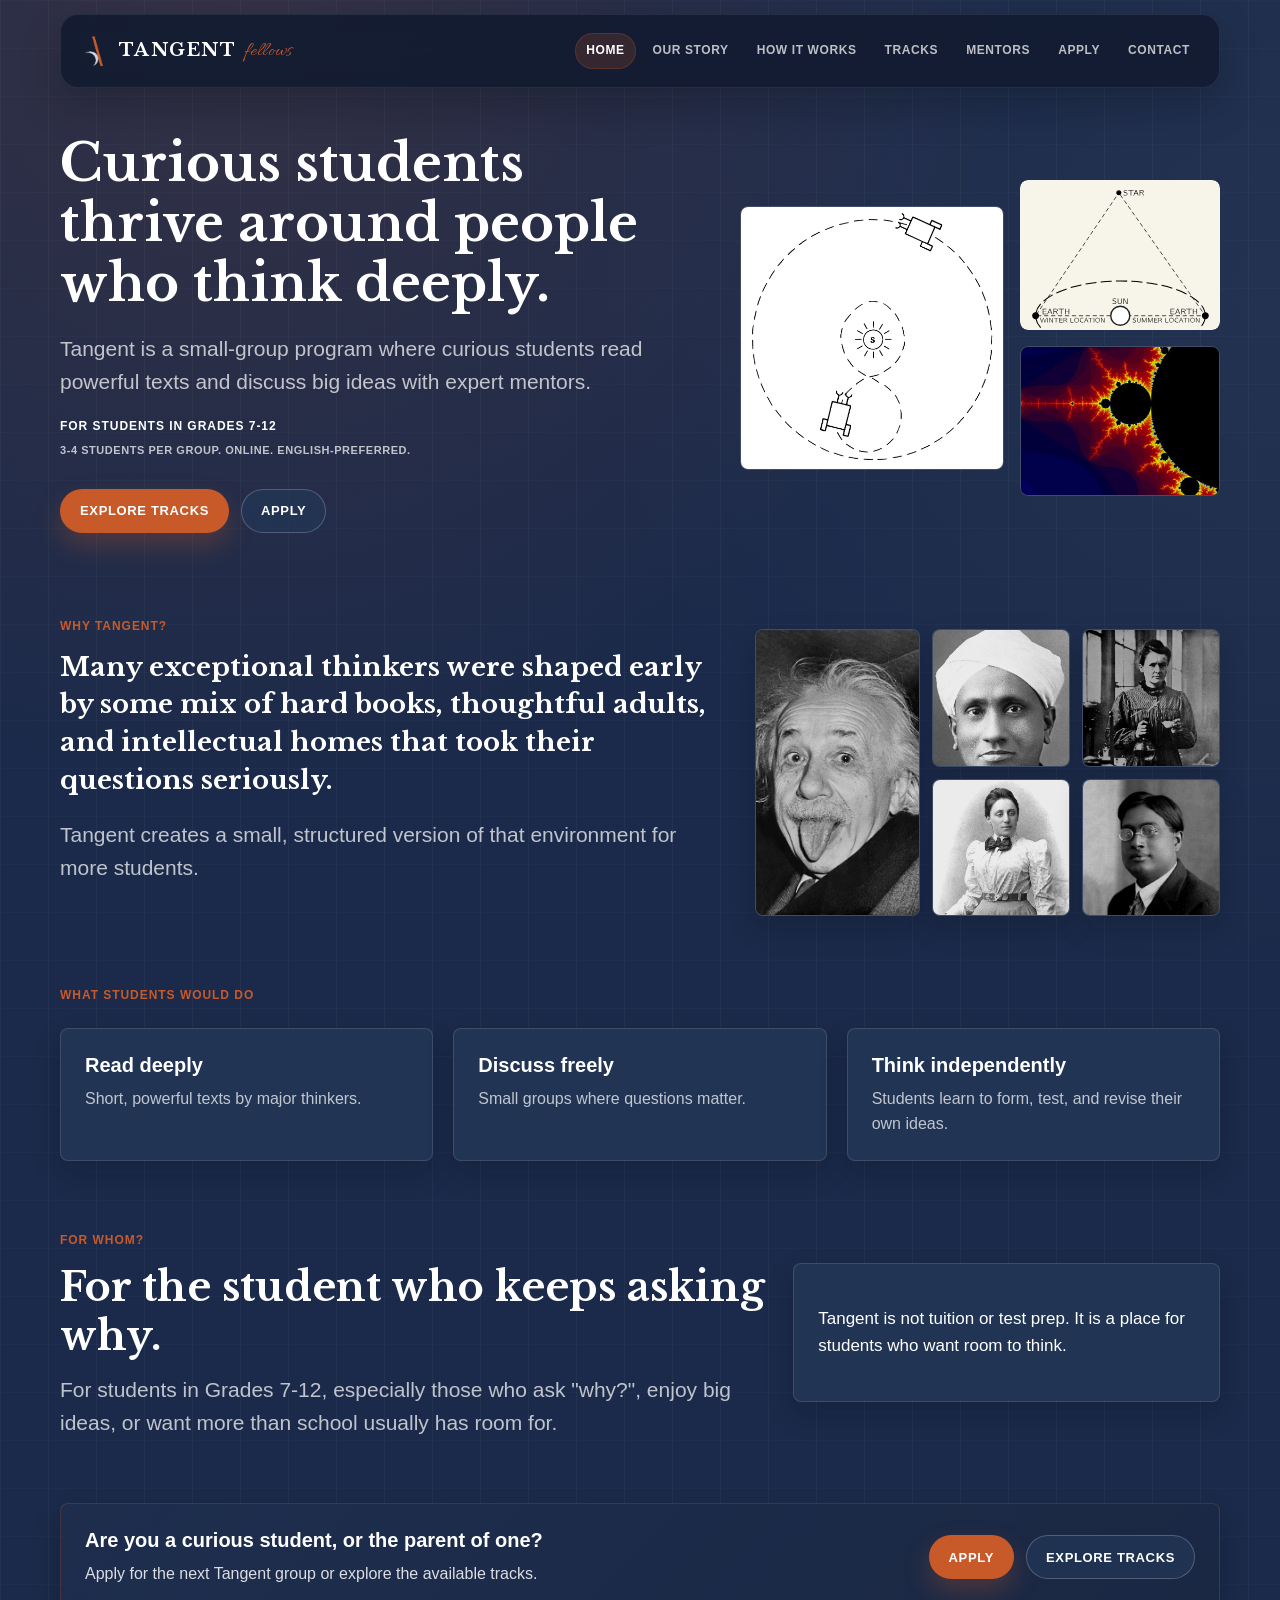
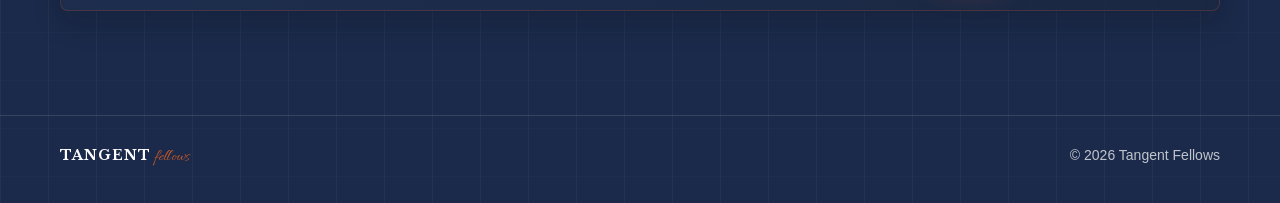
==== index.html @ 138a5a7f "Use root URL for home navigation" ====
<!DOCTYPE html>
<html lang="en">
<head>
  <meta charset="UTF-8" />
  <meta name="viewport" content="width=device-width, initial-scale=1.0" />
  <meta name="robots" content="index, follow, max-image-preview:large, max-snippet:-1, max-video-preview:-1" />
  <title>Tangent</title>
  <meta
    name="description"
    content="Tangent Fellows is a small-group reading and discussion program for curious students in grades 7-12."
  />
  <meta name="author" content="Tangent" />
  <meta name="theme-color" content="#1b2945" />
  <link rel="canonical" href="https://tangent-fellows.com/" />
  <meta property="og:type" content="website" />
  <meta property="og:site_name" content="Tangent" />
  <meta property="og:title" content="Tangent Fellows" />
  <meta property="og:description" content="Small-group reading and discussion for curious students in grades 7-12, guided by expert mentors." />
  <meta property="og:url" content="https://tangent-fellows.com/" />
  <meta property="og:image" content="https://tangent-fellows.com/logo_dark.png" />
  <meta property="og:image:alt" content="The Tangent logo." />
  <meta property="og:image:width" content="360" />
  <meta property="og:image:height" content="632" />
  <meta name="twitter:card" content="summary_large_image" />
  <meta name="twitter:title" content="Tangent Fellows" />
  <meta name="twitter:description" content="Small-group reading and discussion for curious students in grades 7-12, guided by expert mentors." />
  <meta name="twitter:image" content="https://tangent-fellows.com/logo_dark.png" />
  <meta name="twitter:image:alt" content="The Tangent logo." />
  <link rel="icon" type="image/svg+xml" href="favicon.svg?v=20260502-favicon-clean" />
  <link rel="icon" type="image/png" sizes="48x48" href="favicon-48x48.png?v=20260502-favicon-clean" />
  <link rel="icon" type="image/png" sizes="32x32" href="favicon-32x32.png?v=20260502-favicon-clean" />
  <link rel="icon" type="image/png" sizes="16x16" href="favicon-16x16.png?v=20260502-favicon-clean" />
  <link rel="apple-touch-icon" sizes="180x180" href="apple-touch-icon.png?v=20260502-favicon-clean" />
  <link rel="shortcut icon" href="favicon.ico?v=20260502-favicon-clean" />
  <link rel="stylesheet" href="styles.css?v=20260503-consistency-sweep" />
  <script type="application/ld+json">
    {
      "@context": "https://schema.org",
      "@graph": [
        {
          "@type": "EducationalOrganization",
          "@id": "https://tangent-fellows.com/#organization",
          "name": "Tangent",
          "alternateName": "Tangent Fellows",
          "url": "https://tangent-fellows.com/",
          "logo": "https://tangent-fellows.com/logo_dark.png",
          "description": "Tangent Fellows is a small-group reading and discussion program for curious students in grades 7-12.",
          "founder": {
            "@type": "Person",
            "name": "Sushrut Thorat",
            "url": "https://www.sushrutthorat.com/"
          },
          "sameAs": [
            "https://www.sushrutthorat.com/"
          ],
          "areaServed": ["IN", "Worldwide"],
          "knowsAbout": ["Reading groups", "Mentoring", "Mathematics", "Physics", "Artificial intelligence", "Serious books"]
        },
        {
          "@type": "WebSite",
          "@id": "https://tangent-fellows.com/#website",
          "name": "Tangent",
          "alternateName": "Tangent Fellows",
          "url": "https://tangent-fellows.com/",
          "description": "Small-group reading and discussion for curious students in grades 7-12.",
          "inLanguage": "en",
          "publisher": {
            "@id": "https://tangent-fellows.com/#organization"
          }
        }
      ]
    }
  </script>
</head>
<body>
<header class="site-header">
  <div class="container site-header-inner">
    <a class="brand" href="/" aria-label="Tangent home">
      <img class="brand-logo" src="logo_light.png" alt="" width="30" height="30" aria-hidden="true" />
      <span class="brand-word">TANGENT</span>
      <span class="brand-whisper" aria-hidden="true">fellows</span>
    </a>
    <nav class="main-nav" aria-label="Primary">
      <a class="active" href="/">Home</a>
      <a href="our-story.html">Our Story</a>
      <a href="how-it-works.html">How It Works</a>
      <a href="tracks.html">Tracks</a>
      <a href="mentors.html">Mentors</a>
      <a href="apply.html">Apply</a>
      <a href="contact.html">Contact</a>
    </nav>
  </div>
</header>

<main class="page">
  <section class="page-hero">
    <div class="container hero-grid">
      <div>
        <h1>Curious students thrive around people who think deeply.</h1>
        <p class="supporting-copy">Tangent is a small-group program where curious students read powerful texts and discuss big ideas with expert mentors.</p>
        <div class="hero-note">For students in grades 7-12<br /><span class="hero-note-detail">3-4 students per group. Online. English-preferred.</span></div>
        <div class="hero-actions">
          <a class="button" href="tracks.html">Explore Tracks</a>
          <a class="button-secondary" href="apply.html">Apply</a>
        </div>
      </div>

      <div class="hero-collage" aria-label="Books and ideas used at Tangent">
        <article class="visual-card">
          <div class="image-frame ratio-landscape" data-fallback="Braitenberg diagram">
            <img class="image-cover" src="images/braitenberg-vehicle-diagram.png" alt="A Braitenberg vehicle diagram showing simple mechanisms that can appear lifelike" />
            <span class="visual-hover-name">Intelligent Behavior</span>
          </div>
        </article>
        <article class="visual-card">
          <div class="image-frame image-frame-paper ratio-landscape" data-fallback="Feynman lectures diagrams">
            <img class="image-cover image-cover-diagram image-cover-physics" src="images/feynman-lectures-diagrams.svgz" alt="Diagram pages from The Feynman Lectures on Physics" />
            <span class="visual-hover-name">Physics</span>
          </div>
        </article>
        <article class="visual-card">
          <div class="image-frame ratio-landscape" data-fallback="Mathematics diagram">
            <img class="image-cover image-cover-diagram image-cover-math" src="images/math-diagram.jpg" alt="A geometric mathematics diagram used as a Tangent visual" />
            <span class="visual-hover-name">Mathematics</span>
          </div>
        </article>
      </div>
    </div>
  </section>

  <section>
    <div class="container why-grid">
      <div>
      <div class="section-label">Why Tangent?</div>
        <div class="short-copy-stack">
          <p class="short-copy">Many exceptional thinkers were shaped early by some mix of hard books, thoughtful adults, and intellectual homes that took their questions seriously.</p>
          <p class="supporting-copy short-copy-secondary">Tangent creates a small, structured version of that environment for more students.</p>
        </div>
      </div>
      <div class="scientist-collage" aria-label="Thinkers who represent early intellectual seriousness">
        <figure class="scientist-card scientist-card-large" title="Albert Einstein">
          <img class="image-cover" src="images/einstein_portrait.jpg" alt="Portrait of Albert Einstein" />
          <span class="scientist-name">Albert Einstein</span>
        </figure>
        <figure class="scientist-card scientist-card-raman" title="C. V. Raman">
          <img class="image-cover" src="images/raman_portrait.JPG" alt="Portrait of C. V. Raman" />
          <span class="scientist-name">C. V. Raman</span>
        </figure>
        <figure class="scientist-card" title="Marie Curie">
          <img class="image-cover" src="images/curie_portrait.jpg" alt="Portrait of Marie Curie" />
          <span class="scientist-name">Marie Curie</span>
        </figure>
        <figure class="scientist-card" title="Emmy Noether">
          <img class="image-cover" src="images/noether_portrait.jpg" alt="Portrait of Emmy Noether" />
          <span class="scientist-name">Emmy Noether</span>
        </figure>
        <figure class="scientist-card" title="Satyendra Nath Bose">
          <img class="image-cover" src="images/bose_portrait.jpg" alt="Portrait of Satyendra Nath Bose" />
          <span class="scientist-name">Satyendra Nath Bose</span>
        </figure>
      </div>
    </div>
  </section>

  <section>
    <div class="container">
      <div class="section-label">What students would do</div>
      <div class="grid-3 home-activity-grid">
        <article class="card">
          <h3>Read deeply</h3>
          <p>Short, powerful texts by major thinkers.</p>
        </article>
        <article class="card">
          <h3>Discuss freely</h3>
          <p>Small groups where questions matter.</p>
        </article>
        <article class="card">
          <h3>Think independently</h3>
          <p>Students learn to form, test, and revise their own ideas.</p>
        </article>
      </div>
    </div>
  </section>

  <section>
    <div class="container story-pair">
      <div>
        <div class="section-label">For whom?</div>
        <h2 class="section-title">For the student who keeps asking why.</h2>
        <p class="section-intro">For students in Grades 7-12, especially those who ask "why?", enjoy big ideas, or want more than school usually has room for.</p>
      </div>
      <div class="quiet-panel quiet-panel-center">
        <p>Tangent is not tuition or test prep. It is a place for students who want room to think.</p>
      </div>
    </div>
  </section>

  <section>
    <div class="container">
      <div class="community-bar community-bar-cta">
        <div>
          <h2>Are you a curious student, or the parent of one?</h2>
          <p>Apply for the next Tangent group or explore the available tracks.</p>
        </div>
        <div class="hero-actions">
          <a class="button" href="apply.html">Apply</a>
          <a class="button-secondary" href="tracks.html">Explore Tracks</a>
        </div>
      </div>
    </div>
  </section>
</main>

<footer class="page-footer">
  <div class="container page-footer-inner">
    <span class="footer-mark"><span class="footer-name">TANGENT</span><span class="footer-whisper" aria-hidden="true">fellows</span></span>
    <a class="footer-link" href="LICENSE">© 2026 Tangent Fellows</a>
  </div>
</footer>
<script>
  document.querySelectorAll(".image-frame img").forEach((img) => {
    img.addEventListener("error", () => img.parentElement.classList.add("is-missing"));
  });
</script>
</body>
</html>
---- styles.css ----
@font-face {
  font-family: "Allura";
  font-style: normal;
  font-weight: 400;
  font-display: swap;
  src: url("fonts/allura-latin-ext.woff2") format("woff2");
  unicode-range:
    U+0100-02BA,
    U+02BD-02C5,
    U+02C7-02CC,
    U+02CE-02D7,
    U+02DD-02FF,
    U+0304,
    U+0308,
    U+0329,
    U+1D00-1DBF,
    U+1E00-1E9F,
    U+1EF2-1EFF,
    U+2020,
    U+20A0-20AB,
    U+20AD-20C0,
    U+2113,
    U+2C60-2C7F,
    U+A720-A7FF;
}

@font-face {
  font-family: "Allura";
  font-style: normal;
  font-weight: 400;
  font-display: swap;
  src: url("fonts/allura-latin.woff2") format("woff2");
  unicode-range:
    U+0000-00FF,
    U+0131,
    U+0152-0153,
    U+02BB-02BC,
    U+02C6,
    U+02DA,
    U+02DC,
    U+0304,
    U+0308,
    U+0329,
    U+2000-206F,
    U+20AC,
    U+2122,
    U+2191,
    U+2193,
    U+2212,
    U+2215,
    U+FEFF,
    U+FFFD;
}

@font-face {
  font-family: "Libre Baskerville";
  font-style: normal;
  font-weight: 700;
  font-display: swap;
  src: url("fonts/libre-baskerville-700-latin-ext.woff2") format("woff2");
  unicode-range:
    U+0100-02BA,
    U+02BD-02C5,
    U+02C7-02CC,
    U+02CE-02D7,
    U+02DD-02FF,
    U+0304,
    U+0308,
    U+0329,
    U+1D00-1DBF,
    U+1E00-1E9F,
    U+1EF2-1EFF,
    U+2020,
    U+20A0-20AB,
    U+20AD-20C0,
    U+2113,
    U+2C60-2C7F,
    U+A720-A7FF;
}

@font-face {
  font-family: "Libre Baskerville";
  font-style: normal;
  font-weight: 700;
  font-display: swap;
  src: url("fonts/libre-baskerville-700-latin.woff2") format("woff2");
  unicode-range:
    U+0000-00FF,
    U+0131,
    U+0152-0153,
    U+02BB-02BC,
    U+02C6,
    U+02DA,
    U+02DC,
    U+0304,
    U+0308,
    U+0329,
    U+2000-206F,
    U+20AC,
    U+2122,
    U+2191,
    U+2193,
    U+2212,
    U+2215,
    U+FEFF,
    U+FFFD;
}

*,
*::before,
*::after {
  box-sizing: border-box;
}

:root {
  --paper: #1b2a4a;
  --paper-warm: #233656;
  --paper-deep: #1d2e4d;
  --ink: #ffffff;
  --muted: rgba(255, 255, 255, 0.72);
  --soft: rgba(255, 255, 255, 0.56);
  --line: rgba(255, 255, 255, 0.12);
  --line-strong: rgba(255, 255, 255, 0.22);
  --green: #c85a2a;
  --green-deep: #ffffff;
  --brick: #c85a2a;
  --gold: #d5b16d;
  --blue: #7ca0d6;
  --white: #ffffff;
  --max: 1160px;
  --radius: 8px;
  --shadow: 0 18px 45px rgba(8, 12, 20, 0.26);
  --shadow-soft: 0 12px 28px rgba(8, 12, 20, 0.2);
}

html {
  scroll-behavior: smooth;
  overflow-x: hidden;
}

body {
  margin: 0;
  font-family: "Avenir Next", "Gill Sans", "Trebuchet MS", sans-serif;
  font-size: 17px;
  line-height: 1.62;
  color: var(--ink);
  background:
    radial-gradient(circle at 18% 0%, rgba(200, 90, 42, 0.15), transparent 38%),
    radial-gradient(circle at 100% 16%, rgba(255, 255, 255, 0.04), transparent 36%),
    linear-gradient(90deg, rgba(255, 255, 255, 0.035) 1px, transparent 1px),
    linear-gradient(rgba(255, 255, 255, 0.02) 1px, transparent 1px),
    var(--paper);
  background-size: auto, auto, 48px 48px, 48px 48px;
  overflow-x: hidden;
}

a {
  color: var(--green);
  text-decoration: none;
}

a:hover {
  text-decoration: underline;
  text-underline-offset: 0.2em;
}

img {
  display: block;
  max-width: 100%;
}

.container {
  width: min(var(--max), calc(100% - 44px));
  margin: 0 auto;
}

.page {
  padding-top: 78px;
  padding-bottom: 72px;
}

.site-header {
  position: fixed;
  top: 0;
  left: 0;
  right: 0;
  z-index: 40;
  background: transparent;
  border-bottom: 0;
  padding-top: 14px;
  padding-bottom: 8px;
}

.site-header-inner {
  min-height: 74px;
  display: flex;
  align-items: center;
  gap: 22px;
  padding: 0 18px;
  background: rgba(18, 27, 48, 0.88);
  border: 1px solid rgba(255, 255, 255, 0.08);
  border-radius: 18px;
  box-shadow: 0 18px 38px rgba(8, 12, 20, 0.26);
  backdrop-filter: blur(14px);
}

.brand {
  display: inline-flex;
  align-items: center;
  gap: 10px;
  color: var(--white);
  text-decoration: none;
}

.brand:hover {
  text-decoration: none;
}

.brand-logo {
  width: 30px;
  height: 30px;
  object-fit: contain;
}

.brand-word,
.footer-name {
  font-family: "Libre Baskerville", Georgia, serif;
  font-size: 18px;
  font-weight: 700;
  letter-spacing: 0.07em;
  text-transform: uppercase;
}

.brand-whisper {
  margin-left: -2px;
  color: var(--brick);
  font-family: "Allura", "Brush Script MT", cursive;
  font-size: 20px;
  font-weight: 400;
  letter-spacing: 0.01em;
  line-height: 1;
  transform: translateY(1px);
}

.footer-mark {
  display: inline-flex;
  align-items: baseline;
  gap: 3px;
}

.footer-whisper {
  color: var(--brick);
  font-family: "Allura", "Brush Script MT", cursive;
  font-size: 16px;
  font-weight: 400;
  letter-spacing: 0.01em;
  line-height: 1;
}

.main-nav {
  margin-left: auto;
  display: flex;
  flex-wrap: wrap;
  gap: 6px;
  justify-content: flex-end;
}

.main-nav a {
  border-radius: 999px;
  color: var(--muted);
  font-size: 12px;
  font-weight: 700;
  letter-spacing: 0.05em;
  padding: 8px 11px;
  text-decoration: none;
  text-transform: uppercase;
}

.main-nav a:hover,
.main-nav a.active {
  background: rgba(200, 90, 42, 0.18);
  box-shadow: inset 0 0 0 1px rgba(200, 90, 42, 0.24);
  color: var(--white);
  text-decoration: none;
}

.page-hero {
  padding: 56px 0 36px;
}

.page-story > section {
  padding: 32px 0;
}

.page-story > .page-hero {
  padding-top: 48px;
  padding-bottom: 32px;
}

.hero-grid,
.story-hero-grid,
.story-opening-grid {
  display: grid;
  gap: 34px;
  align-items: start;
}

.hero-grid {
  grid-template-columns: minmax(0, 0.96fr) minmax(360px, 0.82fr);
  gap: 54px;
}

.story-hero-grid {
  grid-template-columns: minmax(0, 0.86fr) minmax(360px, 1fr);
}

.story-opening-grid {
  grid-template-columns: minmax(0, 0.94fr) minmax(360px, 0.96fr);
  gap: 30px;
  align-items: stretch;
}

.story-hero-copy {
  max-width: 620px;
}

.page-hero .story-belief-kicker {
  max-width: none;
  margin: 0 0 14px;
  color: var(--brick);
  font-family: "Avenir Next", "Gill Sans", "Trebuchet MS", sans-serif;
  font-size: 12px;
  font-weight: 800;
  letter-spacing: 0.08em;
  line-height: 1.2;
  overflow-wrap: normal;
  text-transform: uppercase;
}

.story-belief-highlight {
  margin-top: 0;
  max-width: 620px;
}

.story-hero-subtitle {
  max-width: 620px;
}

.hero-eyebrow,
.section-label,
.card-kicker,
.status-badge,
.hero-note,
.visual-caption {
  color: var(--brick);
  font-size: 12px;
  font-weight: 800;
  letter-spacing: 0.08em;
  text-transform: uppercase;
}

.hero-eyebrow,
.section-label {
  display: inline-block;
  margin-bottom: 12px;
}

.card-kicker {
  display: inline-block;
  margin-bottom: 10px;
}

.page-hero h1,
.section-title {
  font-family: "Libre Baskerville", Georgia, serif;
  color: var(--ink);
  letter-spacing: 0;
}

.page-hero h1 {
  max-width: 760px;
  margin: 0;
  font-size: clamp(34px, 4.1vw, 52px);
  line-height: 1.15;
  overflow-wrap: anywhere;
}

.page-hero p {
  max-width: 650px;
  margin: 20px 0 0;
}

.story-section-title {
  max-width: 820px;
  margin: 0 0 18px;
}

.story-copy-stack {
  max-width: 820px;
  display: grid;
  gap: 16px;
}

.story-copy-stack p {
  margin: 0;
  color: var(--muted);
  font-size: clamp(18px, 1.75vw, 21px);
  line-height: 1.62;
}

.story-pair-emphasis {
  align-items: center;
}

.story-quiet-panel {
  max-width: 360px;
}

.story-quiet-panel p {
  color: var(--ink);
  font-family: "Libre Baskerville", Georgia, serif;
  font-size: 22px;
  line-height: 1.5;
}

.supporting-copy,
.section-intro {
  color: var(--muted);
  font-family: "Avenir Next", "Gill Sans", "Trebuchet MS", sans-serif;
  font-size: clamp(18px, 1.8vw, 21px);
  font-weight: 450;
  line-height: 1.56;
}

.hero-note {
  margin-top: 18px;
  color: var(--green-deep);
}

.hero-note-detail {
  display: inline-block;
  margin-top: 6px;
  color: var(--muted);
  font-size: 11px;
  font-weight: 700;
  letter-spacing: 0.05em;
}

.hero-actions {
  margin-top: 28px;
  display: flex;
  flex-wrap: wrap;
  gap: 12px;
}

.button,
.button-secondary,
.whatsapp-button {
  min-height: 44px;
  display: inline-flex;
  align-items: center;
  justify-content: center;
  border: 1px solid transparent;
  border-radius: 999px;
  font-size: 13px;
  font-weight: 800;
  letter-spacing: 0.05em;
  padding: 0 19px;
  text-decoration: none;
  text-transform: uppercase;
  transition: transform 0.16s ease, box-shadow 0.16s ease, background 0.16s ease;
}

.button {
  background: var(--green);
  box-shadow: 0 12px 26px rgba(200, 90, 42, 0.28);
  color: var(--white);
}

.button:hover,
.button-secondary:hover,
.whatsapp-button:hover {
  transform: translateY(-1px);
  text-decoration: none;
}

.button-secondary {
  background: rgba(35, 54, 86, 0.75);
  border-color: var(--line-strong);
  color: var(--white);
}

.button-secondary:hover {
  background: rgba(45, 67, 104, 0.92);
}

.whatsapp-button {
  background: #1f8f4d;
  color: var(--white);
}

section {
  padding: 32px 0;
}

.section-compact {
  padding-top: 20px;
}

.section-title {
  margin: 0 0 12px;
  font-size: clamp(25px, 3.4vw, 40px);
  line-height: 1.24;
}

.section-intro {
  max-width: 780px;
  margin: 0;
}

.short-copy {
  max-width: 820px;
  margin: 0;
  color: var(--ink);
  font-family: "Libre Baskerville", Georgia, serif;
  font-size: clamp(20px, 2.1vw, 26px);
  line-height: 1.45;
}

.short-copy-stack {
  display: grid;
  gap: 18px;
  max-width: 760px;
}

.short-copy-secondary {
  max-width: 620px;
  margin-top: 2px;
}

.grid-2,
.grid-3,
.track-grid,
.mentor-grid,
.week-grid,
.belief-grid {
  display: grid;
  gap: 20px;
  margin-top: 24px;
}

.grid-2 {
  grid-template-columns: repeat(2, minmax(0, 1fr));
}

.grid-3,
.week-grid,
.belief-grid {
  grid-template-columns: repeat(3, minmax(0, 1fr));
}

.track-grid {
  grid-template-columns: repeat(3, minmax(0, 1fr));
  align-items: start;
}

.mentor-grid {
  grid-template-columns: repeat(2, minmax(0, 1fr));
}

.card,
.track-card,
.mentor-card,
.timeline-step,
.community-bar,
.form-wrap,
.quiet-panel,
.visual-card {
  background: rgba(35, 54, 86, 0.9);
  border: 1px solid var(--line);
  border-radius: var(--radius);
  box-shadow: var(--shadow-soft);
}

.card,
.quiet-panel,
.timeline-step {
  padding: 24px;
}

.card h3,
.track-card h3,
.mentor-card h3,
.timeline-step h3,
.community-bar h2 {
  margin: 0 0 8px;
  color: var(--ink);
  font-size: 20px;
  line-height: 1.24;
}

.card p,
.track-card p,
.mentor-card p,
.timeline-step p,
.community-bar p {
  margin: 0;
  color: var(--muted);
  font-size: 16px;
  line-height: 1.58;
}

.card-link {
  display: block;
  color: inherit;
  height: 100%;
  text-decoration: none;
}

.card-link:hover {
  text-decoration: none;
}

.card-link:hover h3 {
  color: var(--gold);
}

.image-frame {
  position: relative;
  display: grid;
  place-items: center;
  width: 100%;
  overflow: hidden;
  border-radius: var(--radius);
  background:
    linear-gradient(135deg, rgba(200, 90, 42, 0.08), rgba(255, 255, 255, 0.03)),
    var(--paper-deep);
}

.image-frame-paper {
  background: #f7f4ea;
}

.image-frame::after {
  content: attr(data-fallback);
  position: absolute;
  inset: 0;
  display: none;
  place-items: center;
  padding: 18px;
  color: var(--soft);
  font-size: 13px;
  font-weight: 800;
  letter-spacing: 0.06em;
  text-align: center;
  text-transform: uppercase;
}

.image-frame.is-missing::after {
  display: grid;
}

.image-frame.is-missing img {
  display: none;
}

.image-cover,
.image-contain {
  width: 100%;
  height: 100%;
}

.image-cover {
  object-fit: cover;
}

.image-contain {
  position: absolute;
  inset: 14px;
  width: calc(100% - 28px);
  height: calc(100% - 28px);
  max-width: none;
  max-height: none;
  object-fit: contain;
  object-position: center;
}

.ratio-landscape {
  aspect-ratio: 4 / 3;
}

.ratio-wide {
  aspect-ratio: 16 / 9;
}

.ratio-book {
  aspect-ratio: 2 / 3;
}

.ratio-square {
  aspect-ratio: 1 / 1;
}

.hero-collage {
  max-width: 480px;
  margin-top: 46px;
  justify-self: end;
  display: grid;
  grid-template-columns: 1.08fr 0.82fr;
  grid-template-rows: auto auto;
  gap: 16px;
  align-items: stretch;
}

.hero-collage .visual-card {
  background: transparent;
  border: 0;
  box-shadow: none;
  overflow: hidden;
  padding: 0;
}

.hero-collage .visual-card .image-frame {
  border-radius: var(--radius);
  border: 1px solid var(--line);
  box-shadow: var(--shadow-soft);
  transition: transform 0.22s ease, box-shadow 0.22s ease;
}

.story-visual {
  background: transparent;
  border: 0;
  box-shadow: none;
  overflow: hidden;
  padding: 0;
}

.story-visual .image-frame {
  border-radius: var(--radius);
  border: 1px solid var(--line);
  box-shadow: var(--shadow-soft);
  transition: transform 0.22s ease, box-shadow 0.22s ease;
}

.story-visual .image-frame img {
  transition: transform 0.22s ease, filter 0.22s ease;
}

.story-visual:hover .image-frame,
.story-visual:focus-within .image-frame {
  transform: translateY(-1px);
  box-shadow: 0 12px 24px rgba(8, 12, 20, 0.22);
}

.story-visual:hover .image-frame img,
.story-visual:focus-within .image-frame img {
  transform: scale(1.03);
}

.hero-collage .visual-card:first-child {
  grid-row: 1 / span 2;
  align-self: center;
}

.hero-collage .image-frame {
  height: auto;
}

.hero-collage .visual-card:first-child .image-frame {
  aspect-ratio: 1 / 1;
}

.hero-collage .visual-card:nth-child(n + 2) .image-frame {
  aspect-ratio: 4 / 3;
}

.image-cover-diagram {
  object-fit: contain;
  object-position: center;
}

.image-cover-physics {
  --figure-scale: 0.9;
  --figure-scale-hover: 0.96;
  object-fit: cover;
  object-position: center;
}

.image-cover-math {
  --figure-scale: 1.22;
  --figure-scale-hover: 1.27;
  object-fit: cover;
  object-position: center;
}

.why-grid {
  display: grid;
  grid-template-columns: minmax(0, 1.08fr) minmax(300px, 0.76fr);
  gap: 34px;
  align-items: center;
}

.story-section-grid {
  display: grid;
  grid-template-columns: minmax(0, 1fr) minmax(300px, 0.82fr);
  gap: 32px;
  align-items: start;
}

.story-why-grid {
  align-items: start;
}

.scientist-collage {
  margin-top: 28px;
  display: grid;
  grid-template-columns: 1.2fr 1fr 1fr;
  gap: 12px;
  align-items: stretch;
}

.scientist-card {
  margin: 0;
  min-width: 0;
  position: relative;
  overflow: hidden;
  border: 1px solid var(--line);
  border-radius: var(--radius);
  background: rgba(35, 54, 86, 0.92);
  box-shadow: var(--shadow-soft);
  aspect-ratio: 1 / 1;
}

.scientist-card-large {
  grid-row: 1 / span 2;
  aspect-ratio: auto;
  min-height: 100%;
}

.scientist-card img {
  width: 100%;
  height: 100%;
  object-fit: cover;
  object-position: center top;
  filter: grayscale(100%) contrast(1.04) brightness(0.92);
  transition: transform 0.22s ease, filter 0.22s ease;
}

.scientist-card::after {
  content: "";
  position: absolute;
  inset: auto 0 0;
  height: 44%;
  background: linear-gradient(180deg, transparent, rgba(12, 18, 30, 0.88));
  opacity: 0;
  transition: opacity 0.22s ease;
}

.visual-card .image-frame::before {
  content: "";
  position: absolute;
  inset: auto 0 0;
  height: 44%;
  background: linear-gradient(180deg, transparent, rgba(12, 18, 30, 0.88));
  opacity: 0;
  transition: opacity 0.22s ease;
  z-index: 1;
}

.visual-card .image-frame img {
  transform: scale(var(--figure-scale, 1));
  transition: transform 0.22s ease, filter 0.22s ease;
}

.visual-hover-name,
.scientist-name {
  position: absolute;
  left: 10px;
  right: 10px;
  bottom: 10px;
  z-index: 1;
  color: var(--white);
  font-size: 11px;
  font-weight: 800;
  letter-spacing: 0.05em;
  line-height: 1.25;
  opacity: 0;
  text-transform: uppercase;
  transform: translateY(6px);
  transition: opacity 0.22s ease, transform 0.22s ease;
}

.visual-card:hover .image-frame::before,
.visual-card:focus-within .image-frame::before,
.visual-card:hover .visual-hover-name,
.visual-card:focus-within .visual-hover-name {
  opacity: 1;
}

.visual-card:hover .image-frame,
.visual-card:focus-within .image-frame {
  transform: translateY(-1px);
  box-shadow: 0 12px 24px rgba(8, 12, 20, 0.22);
}

.visual-card:hover .image-frame img,
.visual-card:focus-within .image-frame img {
  transform: scale(var(--figure-scale-hover, 1.03));
}

.visual-card:hover .visual-hover-name,
.visual-card:focus-within .visual-hover-name {
  transform: translateY(0);
}

.scientist-card:hover img,
.scientist-card:focus-within img {
  transform: scale(1.03);
  filter: grayscale(18%) contrast(1.02) brightness(0.96);
}

.scientist-card:hover::after,
.scientist-card:focus-within::after,
.scientist-card:hover .scientist-name,
.scientist-card:focus-within .scientist-name {
  opacity: 1;
}

.scientist-card:hover .scientist-name,
.scientist-card:focus-within .scientist-name {
  transform: translateY(0);
}

.scientist-card-raman {
  background: rgba(35, 54, 86, 0.92);
}

.scientist-card-raman img {
  object-fit: cover;
  object-position: center 12%;
  transform: scale(1.12);
  padding: 0;
}

.scientist-card-raman:hover img,
.scientist-card-raman:focus-within img {
  transform: scale(1.16);
}

.story-hero-image {
  min-height: 278px;
  box-shadow: var(--shadow);
}

.story-hero-visual {
  max-width: 560px;
  justify-self: end;
  margin-top: 12px;
}

.story-opening-stack {
  display: grid;
  align-content: stretch;
  gap: 10px;
  max-width: 560px;
}

.story-opening-block + .story-opening-block {
  padding-top: 26px;
}

.story-opening-block {
  display: grid;
  align-content: start;
  gap: 6px;
}

.story-opening-title {
  max-width: 520px;
  margin-bottom: 0;
}

.story-opening-visual {
  width: 100%;
  max-width: 560px;
  justify-self: end;
  align-self: stretch;
  margin-top: 10px;
}

.story-opening-image {
  height: 100%;
  max-height: 520px;
  aspect-ratio: auto;
}

.story-opening-photo {
  object-position: center 44%;
}

.story-origin-visual {
  align-self: center;
  margin-top: 24px;
}

.portrait-cluster {
  margin-top: 6px;
}

.portrait-cluster-wide {
  margin-top: 24px;
  max-width: 1060px;
}

.portrait-strip {
  display: grid;
  grid-template-columns: repeat(5, minmax(0, 1fr));
  gap: 12px;
}

.portrait-card {
  margin: 0;
  position: relative;
  overflow: hidden;
  border: 1px solid var(--line);
  border-radius: var(--radius);
  background: rgba(35, 54, 86, 0.9);
  box-shadow: var(--shadow-soft);
  aspect-ratio: 4 / 5;
  transition: transform 0.22s ease, box-shadow 0.22s ease;
}

.portrait-card img {
  width: 100%;
  height: 100%;
  object-fit: cover;
  object-position: center top;
  filter: grayscale(100%) contrast(1.02) brightness(0.9);
  transition: transform 0.22s ease, filter 0.22s ease;
}

.portrait-card-raman img {
  object-position: center 14%;
}

.portrait-card:hover,
.portrait-card:focus-within {
  transform: translateY(-1px);
  box-shadow: 0 12px 24px rgba(8, 12, 20, 0.22);
}

.portrait-card:hover img,
.portrait-card:focus-within img {
  transform: scale(1.03);
  filter: grayscale(82%) contrast(1.02) brightness(0.92);
}

.portrait-strip-caption {
  max-width: 620px;
  margin: 14px 0 0;
  color: var(--soft);
  font-size: 14px;
  line-height: 1.55;
}

.story-pair {
  display: grid;
  grid-template-columns: minmax(0, 1fr) minmax(220px, 0.6fr);
  gap: 22px;
  align-items: start;
}

.principles-grid {
  display: grid;
  grid-template-columns: repeat(2, minmax(0, 1fr));
  gap: 14px 18px;
  margin-top: 24px;
}

.principle-item {
  display: grid;
  grid-template-columns: 34px 1fr;
  gap: 14px;
  align-items: start;
  padding: 18px 0;
  border-top: 1px solid var(--line);
}

.principle-number {
  width: 34px;
  height: 34px;
  display: grid;
  place-items: center;
  border-radius: 50%;
  background: rgba(200, 90, 42, 0.16);
  border: 1px solid rgba(200, 90, 42, 0.28);
  color: var(--brick);
  font-family: "Libre Baskerville", Georgia, serif;
  font-size: 16px;
  line-height: 1;
}

.principle-item h3 {
  margin: 0 0 6px;
  color: var(--ink);
  font-size: 19px;
  line-height: 1.26;
}

.principle-item p {
  margin: 0;
  color: var(--muted);
  font-size: 16px;
  line-height: 1.58;
}

.story-cta-container .hero-actions {
  margin-top: 0;
}

.belief-grid-story {
  grid-template-columns: repeat(3, minmax(0, 1fr));
}

.story-topic-grid {
  align-items: stretch;
}

.story-topic-card {
  display: flex;
  flex-direction: column;
  gap: 14px;
}

.story-topic-card p {
  margin: 0;
}

.story-card-lead {
  color: var(--ink);
  font-family: "Libre Baskerville", Georgia, serif;
  font-size: 24px;
  line-height: 1.45;
}

.story-books-collage {
  margin-top: auto;
  display: grid;
  grid-template-columns: repeat(3, minmax(0, 1fr));
  gap: 12px;
  padding-top: 8px;
}

.story-books-collage .visual-card {
  background: transparent;
  border: 0;
  box-shadow: none;
  overflow: hidden;
  padding: 0;
}

.story-books-collage .visual-card .image-frame {
  border-radius: var(--radius);
  border: 1px solid var(--line);
  box-shadow: var(--shadow-soft);
  transition: transform 0.22s ease, box-shadow 0.22s ease;
}

.story-mentor-panel {
  margin-top: auto;
}

.story-mentor-panel p {
  color: var(--ink);
}

.story-cta-bar {
  align-items: start;
}

.story-cta-actions {
  margin-top: 0;
}

.quiet-panel-center {
  align-self: center;
}

.timeline {
  position: relative;
  display: grid;
  gap: 14px;
  margin-top: 24px;
}

.timeline-step {
  display: grid;
  grid-template-columns: 58px 1fr;
  gap: 16px;
  align-items: start;
}

.step-number {
  width: 46px;
  height: 46px;
  display: grid;
  place-items: center;
  border-radius: 50%;
  background: var(--green);
  color: var(--white);
  font-family: "Libre Baskerville", Georgia, serif;
  font-size: 18px;
}

.track-card {
  display: flex;
  min-height: 100%;
  overflow: hidden;
  flex-direction: column;
}

.track-card-body {
  display: flex;
  flex: 1;
  flex-direction: column;
  gap: 10px;
  padding: 20px;
}

.status-badge {
  align-self: flex-start;
  border-radius: 999px;
  background: rgba(200, 90, 42, 0.18);
  border: 1px solid rgba(200, 90, 42, 0.36);
  padding: 5px 9px;
}

.track-meta {
  display: grid;
  gap: 8px;
  margin: 2px 0;
}

.track-meta p {
  margin: 0;
  color: var(--ink);
}

.track-meta strong {
  color: var(--muted);
  display: block;
  font-size: 12px;
  letter-spacing: 0.06em;
  margin-bottom: 2px;
  text-transform: uppercase;
}

.track-card .inline-links {
  margin-top: auto;
}

.track-card-featured {
  grid-column: auto;
}

.track-card-featured .track-card-media {
  position: relative;
  display: block;
  padding: 10px;
}

.track-card-featured .track-card-media .image-frame:first-child {
  aspect-ratio: 4 / 3;
}

.track-card-featured .track-card-media .image-frame:nth-child(2) {
  position: absolute;
  right: 22px;
  bottom: 22px;
  width: 35%;
  max-width: 118px;
  border: 4px solid rgba(255, 255, 255, 0.95);
  box-shadow: 0 12px 24px rgba(8, 12, 20, 0.34);
}

.mini-media {
  position: relative;
  display: grid;
  padding: 10px;
}

.mini-media .ratio-book,
.track-card > .ratio-book {
  aspect-ratio: 4 / 3;
}

.mini-media .ratio-square {
  position: absolute;
  right: 22px;
  bottom: 22px;
  width: 34%;
  max-width: 112px;
  border: 4px solid rgba(255, 255, 255, 0.95);
  box-shadow: 0 12px 24px rgba(8, 12, 20, 0.34);
}

.mini-media-diagram {
  position: relative;
  display: grid;
  padding: 10px;
}

.mini-media-diagram .ratio-landscape {
  aspect-ratio: 4 / 3;
}

.mini-media-diagram .inset-book {
  position: absolute;
  right: 22px;
  bottom: 22px;
  width: 35%;
  max-width: 118px;
  border: 4px solid rgba(255, 255, 255, 0.95);
  box-shadow: 0 12px 24px rgba(8, 12, 20, 0.34);
}

.future-track {
  border-style: dashed;
  box-shadow: none;
}

.mentor-card {
  display: flex;
  flex-direction: column;
  gap: 14px;
  min-height: 100%;
  padding: 26px;
}

.mentor-head {
  display: grid;
  grid-template-columns: 104px 1fr;
  gap: 18px;
  align-items: center;
}

.mentor-head > div:last-child {
  min-height: 104px;
  display: grid;
  align-content: center;
  gap: 6px;
}

.mentor-photo,
.mentor-placeholder {
  width: 104px;
  height: 104px;
  border-radius: 50%;
  overflow: hidden;
  background: var(--paper-deep);
  border: 1px solid var(--line-strong);
}

.mentor-photo img {
  width: 100%;
  height: 100%;
  object-fit: cover;
  object-position: center top;
}

.mentor-placeholder {
  display: grid;
  place-items: center;
  color: var(--white);
  font-weight: 800;
  letter-spacing: 0.08em;
}

.profile-role,
.mentor-areas {
  margin: 0;
  color: var(--brick);
  font-size: 13px;
  font-weight: 800;
  letter-spacing: 0.04em;
  text-transform: uppercase;
}

.mentor-bio {
  margin: 0;
  min-height: 72px;
}

.mentor-degree-list {
  margin: -2px 0 0;
  padding-top: 12px;
  border-top: 1px solid rgba(200, 90, 42, 0.22);
  color: var(--soft);
  font-size: 14px;
  line-height: 1.58;
  min-height: 46px;
}

.mentor-principles {
  margin-top: 24px;
}

.mentor-principles .principle-item {
  padding: 20px 0;
}

.mentor-card .inline-links {
  margin-top: auto;
}

.community-bar {
  display: grid;
  grid-template-columns: minmax(0, 1fr) auto;
  gap: 20px;
  align-items: center;
  padding: 24px;
  background: linear-gradient(135deg, rgba(25, 52, 46, 0.96), rgba(21, 40, 36, 0.92));
}

.community-bar-cta {
  background: linear-gradient(135deg, rgba(31, 46, 78, 0.98), rgba(26, 40, 67, 0.96));
  border-color: rgba(200, 90, 42, 0.24);
}

.community-bar h2,
.community-bar p {
  color: var(--white);
}

.community-bar p {
  opacity: 0.84;
}

.community-bar .hero-actions {
  margin-top: 0;
}

.home-activity-grid {
  margin-top: 10px;
}

.form-wrap {
  margin-top: 22px;
  padding: 24px;
}

.form-row {
  display: grid;
  grid-template-columns: repeat(2, minmax(0, 1fr));
  gap: 16px;
}

.form-group {
  display: flex;
  flex-direction: column;
  gap: 7px;
  margin-bottom: 15px;
}

.form-help {
  margin: -2px 0 0;
  color: var(--soft);
  font-size: 13px;
  line-height: 1.45;
}

.checkbox-group {
  margin: 0;
  padding: 0;
  border: 0;
  display: flex;
  flex-wrap: wrap;
  gap: 10px;
  align-items: flex-start;
}

.checkbox-option {
  display: inline-flex;
  align-items: center;
  gap: 10px;
  max-width: 100%;
  padding: 8px 13px;
  border: 1px solid var(--line-strong);
  border-radius: 999px;
  background: rgba(35, 54, 86, 0.56);
  color: var(--ink);
  font-size: 14px;
  font-weight: 500;
  letter-spacing: 0;
  line-height: 1.3;
  text-transform: none;
  cursor: pointer;
  transition: border-color 0.16s ease, background 0.16s ease, transform 0.16s ease;
}

.checkbox-option input[type="checkbox"] {
  appearance: none;
  width: 14px;
  height: 14px;
  margin: 0;
  border: 1.5px solid rgba(255, 255, 255, 0.52);
  border-radius: 50%;
  background: transparent;
  flex: 0 0 auto;
  transition: background 0.16s ease, border-color 0.16s ease, box-shadow 0.16s ease;
}

.checkbox-option span {
  min-width: 0;
}

.checkbox-group[data-invalid="true"] .checkbox-option {
  border-color: rgba(255, 138, 101, 0.82);
}

label,
.form-section-title {
  color: var(--muted);
  font-size: 12px;
  font-weight: 800;
  letter-spacing: 0.06em;
  text-transform: uppercase;
}

input,
textarea,
select {
  width: 100%;
  border: 1px solid var(--line-strong);
  border-radius: 6px;
  background: rgba(35, 54, 86, 0.86);
  color: var(--ink);
  font: inherit;
  line-height: 1.35;
  padding: 11px 12px;
}

select[multiple] {
  min-height: 168px;
  padding: 8px;
}

textarea {
  min-height: 118px;
  resize: vertical;
}

input:focus,
textarea:focus,
select:focus {
  outline: none;
  border-color: var(--green);
  box-shadow: 0 0 0 3px rgba(200, 90, 42, 0.18);
}

[data-invalid="true"] {
  border-color: rgba(255, 138, 101, 0.82);
}

a:focus-visible,
button:focus-visible,
input:focus-visible,
textarea:focus-visible,
select:focus-visible {
  outline: 2px solid var(--brick);
  outline-offset: 3px;
}

.checkbox-option:has(input:focus-visible) {
  outline: 2px solid var(--brick);
  outline-offset: 3px;
}

.checkbox-option:has(input:checked) {
  border-color: rgba(200, 90, 42, 0.5);
  background: rgba(200, 90, 42, 0.14);
}

.checkbox-option:has(input:checked) input {
  border-color: var(--green);
  background: var(--green);
  box-shadow: inset 0 0 0 2px rgba(27, 42, 74, 0.9);
}

.file-input {
  cursor: pointer;
}

.file-input::file-selector-button {
  margin-right: 12px;
  border: 0;
  border-radius: 999px;
  background: var(--green);
  color: var(--white);
  cursor: pointer;
  font-size: 12px;
  font-weight: 800;
  letter-spacing: 0.05em;
  padding: 9px 12px;
  text-transform: uppercase;
}

.label-hint,
.notice {
  color: var(--soft);
  font-size: 14px;
  line-height: 1.5;
}

.form-divider {
  border: 0;
  border-top: 1px solid var(--line);
  margin: 24px 0;
}

.label-hint {
  margin: -2px 0 0;
}

.list {
  margin: 12px 0 0;
  padding-left: 20px;
}

.list li {
  margin-bottom: 8px;
  color: var(--muted);
}

.ongoing-list {
  margin: 12px 0 0;
  padding-left: 18px;
}

.ongoing-list li {
  margin-bottom: 8px;
  color: var(--ink);
  line-height: 1.55;
}

.inline-links {
  display: flex;
  flex-wrap: wrap;
  gap: 10px;
  margin-top: 18px;
}

.inline-links a,
.inline-badge {
  border: 1px solid var(--line-strong);
  border-radius: 999px;
  color: var(--white);
  display: inline-flex;
  align-items: center;
  min-height: 32px;
  padding: 5px 11px;
  font-size: 12px;
  font-weight: 800;
  letter-spacing: 0.05em;
  text-decoration: none;
  text-transform: uppercase;
}

.inline-badge {
  background: rgba(200, 90, 42, 0.16);
}

.inline-links a:hover {
  background: rgba(200, 90, 42, 0.12);
  text-decoration: none;
}

.page-footer {
  border-top: 1px solid var(--line);
  padding: 28px 0 36px;
}

.page-footer-inner {
  display: flex;
  flex-wrap: wrap;
  justify-content: space-between;
  gap: 10px;
}

.footer-name {
  color: var(--ink);
  font-size: 14px;
}

.footer-link {
  color: var(--muted);
  font-size: 14px;
}

@media (max-width: 980px) {
  .hero-grid,
  .story-hero-grid,
  .story-opening-grid,
  .story-section-grid,
  .story-pair,
  .why-grid,
  .community-bar,
  .grid-3,
  .track-grid,
  .mentor-grid,
  .week-grid,
  .belief-grid {
    grid-template-columns: 1fr;
  }

  .track-card-featured {
    grid-column: span 1;
  }

  .hero-collage {
    margin-top: 24px;
    min-height: auto;
  }

  .scientist-collage {
    margin-top: 14px;
    max-width: 520px;
  }

  .story-hero-image {
    min-height: 260px;
  }

  .story-hero-visual {
    max-width: none;
    margin-top: 8px;
  }

  .story-opening-visual {
    max-width: none;
  }

  .story-opening-image {
    height: auto;
    min-height: 0;
    aspect-ratio: 4 / 3;
  }

  .story-opening-photo {
    object-position: center 62%;
  }

  .story-origin-visual {
    margin-top: 0;
  }

  .portrait-strip {
    grid-template-columns: repeat(5, minmax(0, 1fr));
  }

  .story-quiet-panel {
    max-width: none;
  }

  .principles-grid {
    grid-template-columns: 1fr;
  }
}

@media (max-width: 760px) {
  body {
    font-size: 16px;
  }

  .page {
    padding-top: 110px;
  }

  .container {
    width: min(var(--max), calc(100% - 28px));
  }

  .site-header {
    padding-top: 8px;
    padding-bottom: 4px;
  }

  .site-header-inner {
    min-height: 0;
    align-items: flex-start;
    flex-direction: column;
    padding: 10px 11px 9px;
    gap: 7px;
  }

  .brand {
    gap: 8px;
  }

  .brand-logo {
    width: 23px;
    height: 23px;
  }

  .brand-word {
    font-size: 14px;
  }

  .brand-whisper {
    font-size: 16px;
    transform: translateY(1px);
  }

  .footer-mark {
    align-items: center;
  }

  .footer-whisper {
    font-size: 14px;
    transform: translateY(1px);
  }

  .main-nav {
    margin-left: 0;
    gap: 4px;
    justify-content: flex-start;
    width: 100%;
  }

  .main-nav a {
    font-size: 10px;
    padding: 4px 6px;
  }

  .page-hero {
    padding-top: 34px;
  }

  .page-hero h1 {
    font-size: 33px;
  }

  .hero-grid {
    grid-template-columns: 1fr;
  }

  .hero-collage {
    grid-template-columns: 1fr 1fr;
    gap: 10px;
  }

  .hero-collage .visual-card:first-child {
    grid-column: span 2;
    grid-row: auto;
  }

  .scientist-collage {
    grid-template-columns: repeat(2, minmax(0, 1fr));
    gap: 10px;
  }

  .portrait-strip {
    grid-template-columns: repeat(3, minmax(0, 1fr));
    gap: 10px;
  }

  .story-opening-stack {
    gap: 18px;
  }

  .story-opening-image {
    aspect-ratio: 3 / 4;
    min-height: 210px;
  }

  .story-opening-photo {
    object-position: center 30%;
  }

  .story-books-collage {
    grid-template-columns: repeat(3, minmax(0, 1fr));
  }

  .scientist-name {
    left: 8px;
    right: 8px;
    bottom: 8px;
    font-size: 10px;
    line-height: 1.18;
  }

  .scientist-card-large {
    aspect-ratio: 1 / 1;
    grid-row: auto;
    min-height: 0;
  }

  .scientist-card::after,
  .visual-card .image-frame::before,
  .visual-hover-name,
  .scientist-name {
    opacity: 1;
    transform: none;
  }

  .mini-media-diagram .inset-book {
    right: 14px;
    bottom: 14px;
    width: 36%;
  }

  .grid-2,
  .form-row,
  .track-card-featured .track-card-media,
  .mini-media {
    grid-template-columns: 1fr;
  }

  .timeline-step {
    grid-template-columns: 44px 1fr;
  }

  .step-number {
    width: 38px;
    height: 38px;
    font-size: 16px;
  }

  .mentor-head {
    grid-template-columns: 86px 1fr;
  }

  .mentor-head > div:last-child,
  .mentor-bio,
  .mentor-degree-list {
    min-height: 0;
  }

  .mentor-photo,
  .mentor-placeholder {
    width: 86px;
    height: 86px;
  }

  .button,
  .button-secondary,
  .whatsapp-button {
    width: 100%;
  }

}

@media (max-width: 520px) {
  .page {
    padding-top: 114px;
  }

  .container {
    width: min(362px, calc(100% - 28px));
    margin-left: 14px;
    margin-right: 14px;
  }

  .page-hero h1 {
    font-size: 29px;
  }

  .page-hero p {
    font-size: 17px;
  }

  .portrait-strip {
    grid-template-columns: repeat(3, minmax(0, 1fr));
  }

  .story-books-collage {
    gap: 10px;
  }
}
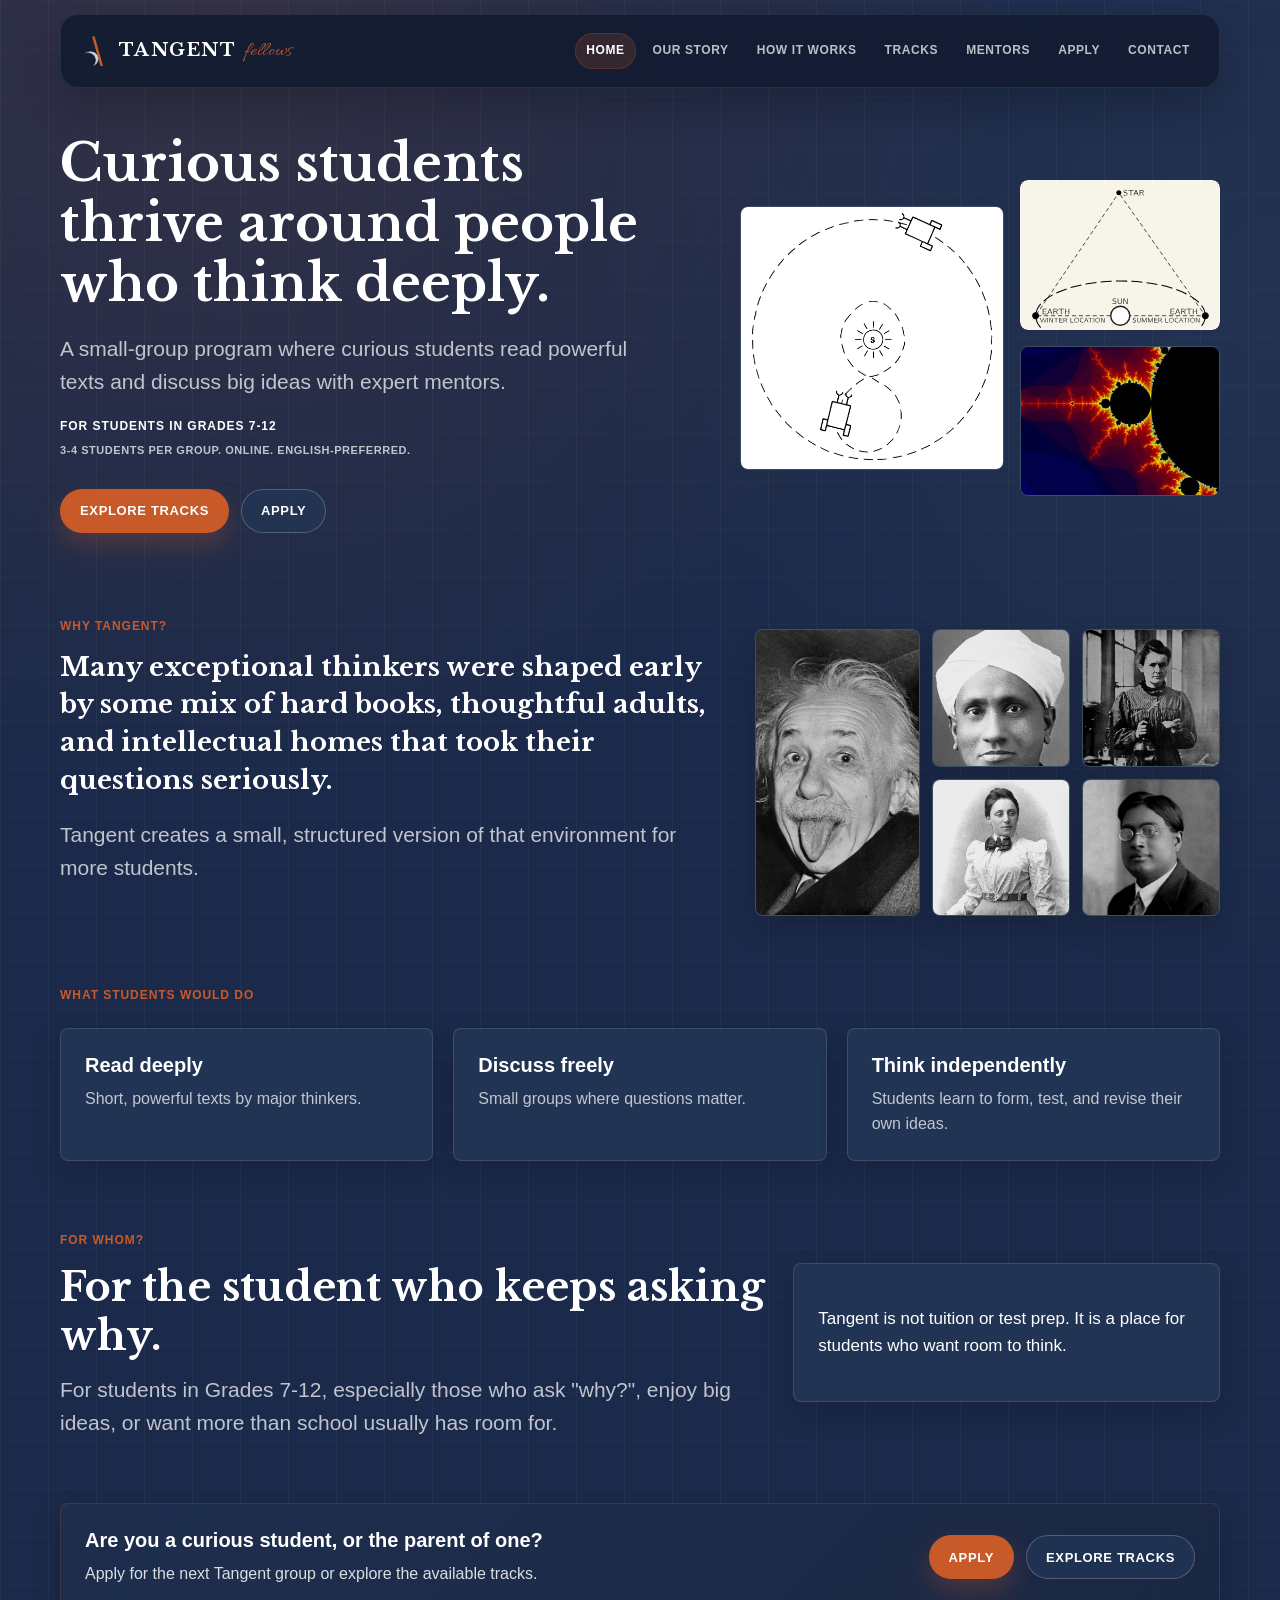
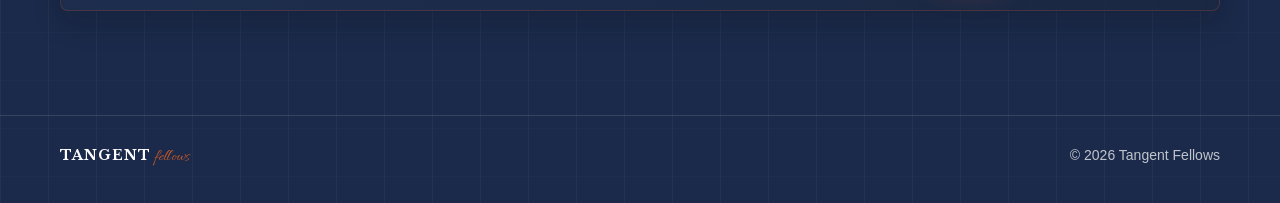
==== commit c52fadf7: "Tighten homepage and process copy" ====
--- a/index.html
+++ b/index.html
@@ -97,7 +97,7 @@
     <div class="container hero-grid">
       <div>
         <h1>Curious students thrive around people who think deeply.</h1>
-        <p class="supporting-copy">Tangent is a small-group program where curious students read powerful texts and discuss big ideas with expert mentors.</p>
+        <p class="supporting-copy">A small-group program where curious students read powerful texts and discuss big ideas with expert mentors.</p>
         <div class="hero-note">For students in grades 7-12<br /><span class="hero-note-detail">3-4 students per group. Online. English-preferred.</span></div>
         <div class="hero-actions">
           <a class="button" href="tracks.html">Explore Tracks</a>
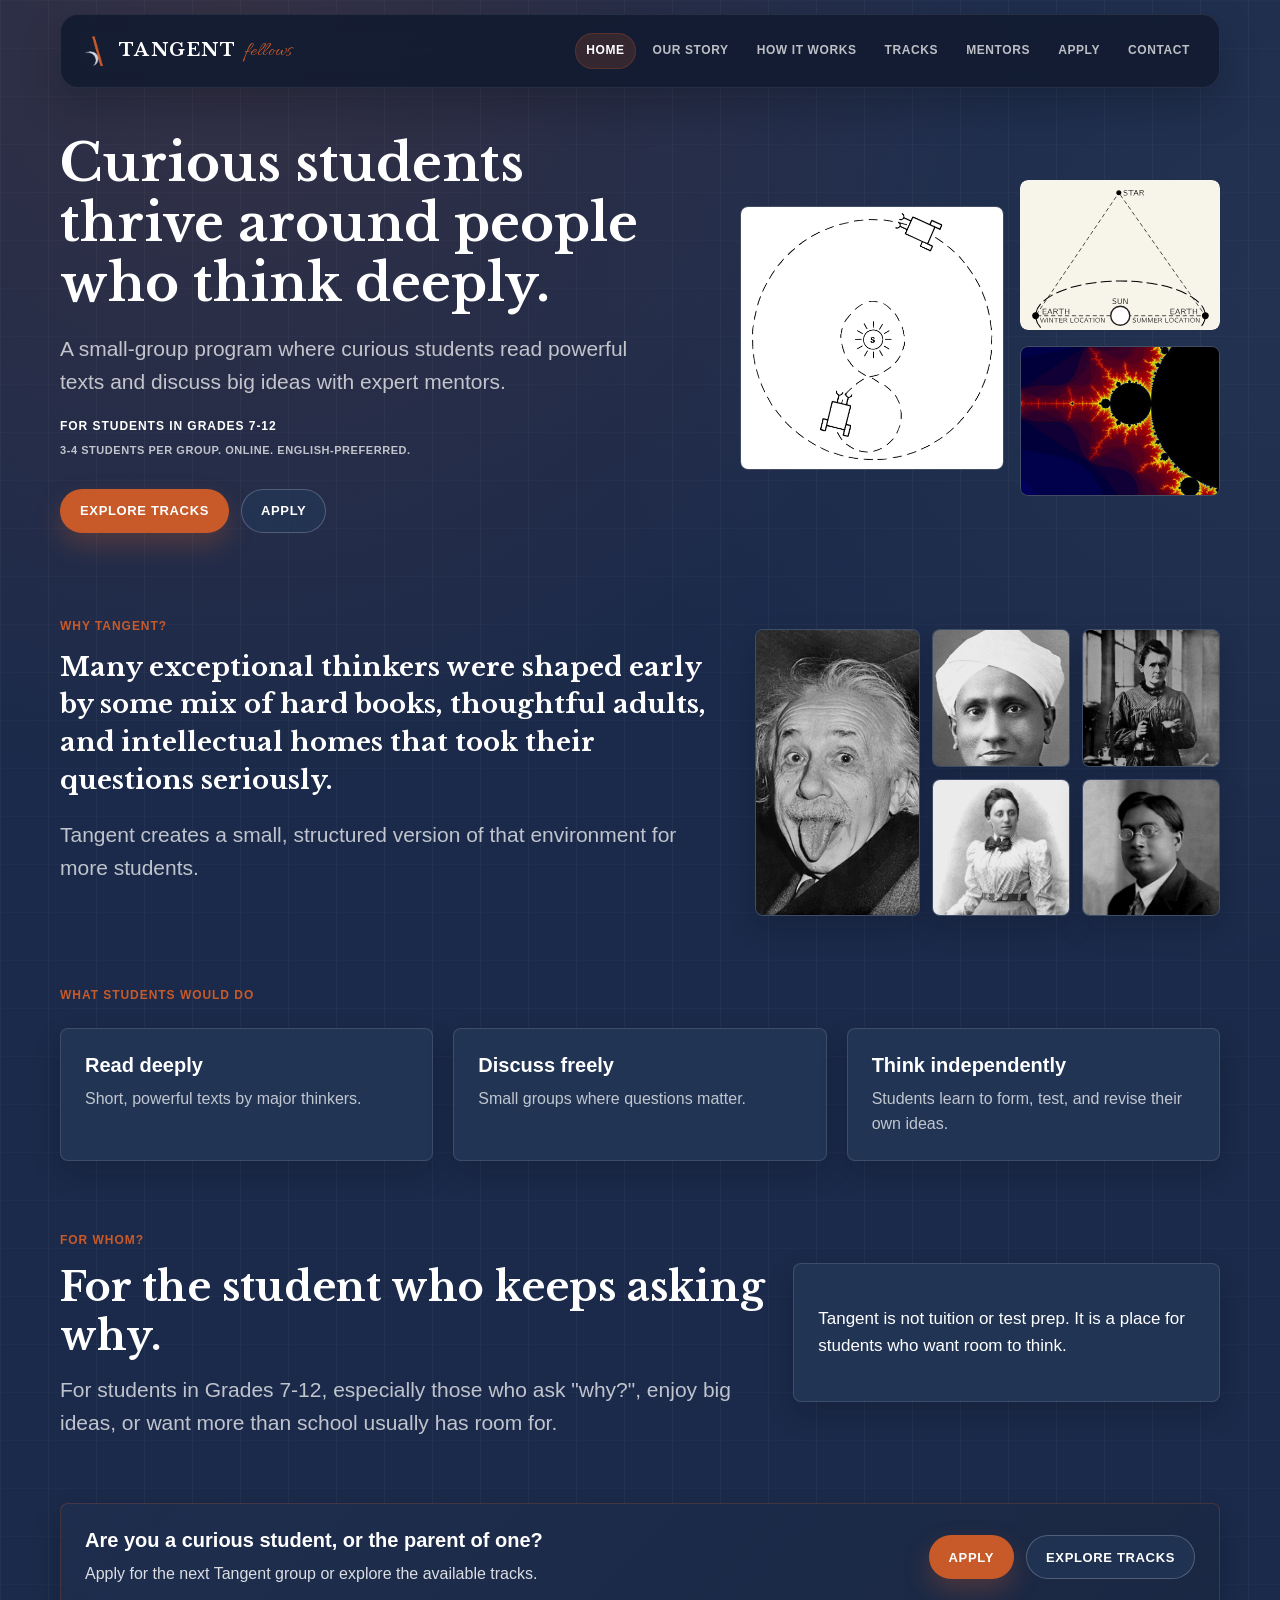
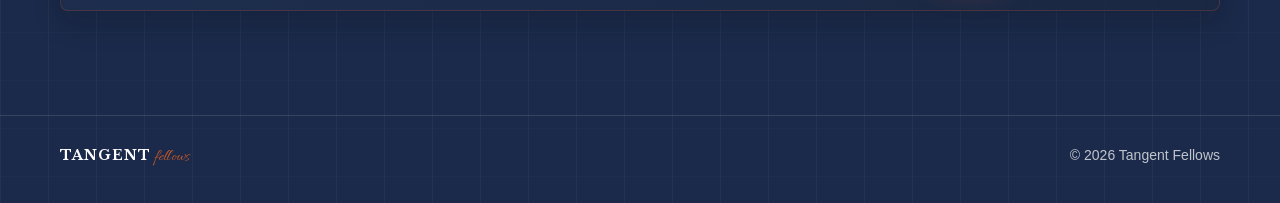
==== commit ff1d3dee: "Enable search indexing and improve SEO" ====
--- a/index.html
+++ b/index.html
@@ -4,7 +4,7 @@
   <meta charset="UTF-8" />
   <meta name="viewport" content="width=device-width, initial-scale=1.0" />
   <meta name="robots" content="index, follow, max-image-preview:large, max-snippet:-1, max-video-preview:-1" />
-  <title>Tangent</title>
+  <title>Tangent Fellows | Small-Group Reading for Grades 7–12</title>
   <meta
     name="description"
     content="Tangent Fellows is a small-group reading and discussion program for curious students in grades 7-12."
@@ -13,26 +13,29 @@
   <meta name="theme-color" content="#1b2945" />
   <link rel="canonical" href="https://tangent-fellows.com/" />
   <meta property="og:type" content="website" />
+  <meta property="og:locale" content="en_IN" />
   <meta property="og:site_name" content="Tangent" />
   <meta property="og:title" content="Tangent Fellows" />
   <meta property="og:description" content="Small-group reading and discussion for curious students in grades 7-12, guided by expert mentors." />
   <meta property="og:url" content="https://tangent-fellows.com/" />
-  <meta property="og:image" content="https://tangent-fellows.com/logo_dark.png" />
-  <meta property="og:image:alt" content="The Tangent logo." />
-  <meta property="og:image:width" content="360" />
-  <meta property="og:image:height" content="632" />
+  <meta property="og:image" content="https://tangent-fellows.com/hero-image.png" />
+  <meta property="og:image:alt" content="Tangent Fellows social preview banner." />
+  <meta property="og:image:width" content="1200" />
+  <meta property="og:image:height" content="630" />
   <meta name="twitter:card" content="summary_large_image" />
   <meta name="twitter:title" content="Tangent Fellows" />
   <meta name="twitter:description" content="Small-group reading and discussion for curious students in grades 7-12, guided by expert mentors." />
-  <meta name="twitter:image" content="https://tangent-fellows.com/logo_dark.png" />
-  <meta name="twitter:image:alt" content="The Tangent logo." />
+  <meta name="twitter:image" content="https://tangent-fellows.com/hero-image.png" />
+  <meta name="twitter:image:alt" content="Tangent Fellows social preview banner." />
   <link rel="icon" type="image/svg+xml" href="favicon.svg?v=20260502-favicon-clean" />
   <link rel="icon" type="image/png" sizes="48x48" href="favicon-48x48.png?v=20260502-favicon-clean" />
   <link rel="icon" type="image/png" sizes="32x32" href="favicon-32x32.png?v=20260502-favicon-clean" />
   <link rel="icon" type="image/png" sizes="16x16" href="favicon-16x16.png?v=20260502-favicon-clean" />
   <link rel="apple-touch-icon" sizes="180x180" href="apple-touch-icon.png?v=20260502-favicon-clean" />
   <link rel="shortcut icon" href="favicon.ico?v=20260502-favicon-clean" />
-  <link rel="stylesheet" href="styles.css?v=20260503-consistency-sweep" />
+  <link rel="preload" href="fonts/libre-baskerville-700-latin.woff2" as="font" type="font/woff2" crossorigin />
+  <link rel="preload" href="fonts/allura-latin.woff2" as="font" type="font/woff2" crossorigin />
+  <link rel="stylesheet" href="styles.css?v=20260623-track-panels" />
   <script type="application/ld+json">
     {
       "@context": "https://schema.org",
@@ -51,10 +54,10 @@
             "url": "https://www.sushrutthorat.com/"
           },
           "sameAs": [
-            "https://www.sushrutthorat.com/"
+            "https://www.linkedin.com/company/tangent-fellows/"
           ],
           "areaServed": ["IN", "Worldwide"],
-          "knowsAbout": ["Reading groups", "Mentoring", "Mathematics", "Physics", "Artificial intelligence", "Serious books"]
+          "knowsAbout": ["Reading groups", "Mentoring", "Mathematics", "Physics", "Neuroscience", "Design", "Artificial intelligence", "Serious books"]
         },
         {
           "@type": "WebSite",
@@ -108,19 +111,19 @@
       <div class="hero-collage" aria-label="Books and ideas used at Tangent">
         <article class="visual-card">
           <div class="image-frame ratio-landscape" data-fallback="Braitenberg diagram">
-            <img class="image-cover" src="images/braitenberg-vehicle-diagram.png" alt="A Braitenberg vehicle diagram showing simple mechanisms that can appear lifelike" />
+            <img class="image-cover" src="images/braitenberg-vehicle-diagram.png" alt="A Braitenberg vehicle diagram showing simple mechanisms that can appear lifelike" width="1017" height="1020" decoding="async" />
             <span class="visual-hover-name">Intelligent Behavior</span>
           </div>
         </article>
         <article class="visual-card">
           <div class="image-frame image-frame-paper ratio-landscape" data-fallback="Feynman lectures diagrams">
-            <img class="image-cover image-cover-diagram image-cover-physics" src="images/feynman-lectures-diagrams.svgz" alt="Diagram pages from The Feynman Lectures on Physics" />
+            <img class="image-cover image-cover-diagram image-cover-physics" src="images/feynman-lectures-diagrams.svgz" alt="Diagram pages from The Feynman Lectures on Physics" width="136" height="123" decoding="async" />
             <span class="visual-hover-name">Physics</span>
           </div>
         </article>
         <article class="visual-card">
           <div class="image-frame ratio-landscape" data-fallback="Mathematics diagram">
-            <img class="image-cover image-cover-diagram image-cover-math" src="images/math-diagram.jpg" alt="A geometric mathematics diagram used as a Tangent visual" />
+            <img class="image-cover image-cover-diagram image-cover-math" src="images/math-diagram.jpg" alt="A geometric mathematics diagram used as a Tangent visual" width="480" height="326" decoding="async" />
             <span class="visual-hover-name">Mathematics</span>
           </div>
         </article>
@@ -139,23 +142,23 @@
       </div>
       <div class="scientist-collage" aria-label="Thinkers who represent early intellectual seriousness">
         <figure class="scientist-card scientist-card-large" title="Albert Einstein">
-          <img class="image-cover" src="images/einstein_portrait.jpg" alt="Portrait of Albert Einstein" />
+          <img class="image-cover" src="images/einstein_portrait-400.jpg" alt="Portrait of Albert Einstein" width="313" height="400" loading="lazy" decoding="async" />
           <span class="scientist-name">Albert Einstein</span>
         </figure>
         <figure class="scientist-card scientist-card-raman" title="C. V. Raman">
-          <img class="image-cover" src="images/raman_portrait.JPG" alt="Portrait of C. V. Raman" />
+          <img class="image-cover" src="images/raman_portrait-400.jpg" alt="Portrait of C. V. Raman" width="266" height="400" loading="lazy" decoding="async" />
           <span class="scientist-name">C. V. Raman</span>
         </figure>
         <figure class="scientist-card" title="Marie Curie">
-          <img class="image-cover" src="images/curie_portrait.jpg" alt="Portrait of Marie Curie" />
+          <img class="image-cover" src="images/curie_portrait-400.jpg" alt="Portrait of Marie Curie" width="303" height="400" loading="lazy" decoding="async" />
           <span class="scientist-name">Marie Curie</span>
         </figure>
         <figure class="scientist-card" title="Emmy Noether">
-          <img class="image-cover" src="images/noether_portrait.jpg" alt="Portrait of Emmy Noether" />
+          <img class="image-cover" src="images/noether_portrait-400.jpg" alt="Portrait of Emmy Noether" width="299" height="400" loading="lazy" decoding="async" />
           <span class="scientist-name">Emmy Noether</span>
         </figure>
         <figure class="scientist-card" title="Satyendra Nath Bose">
-          <img class="image-cover" src="images/bose_portrait.jpg" alt="Portrait of Satyendra Nath Bose" />
+          <img class="image-cover" src="images/bose_portrait-400.jpg" alt="Portrait of Satyendra Nath Bose" width="299" height="400" loading="lazy" decoding="async" />
           <span class="scientist-name">Satyendra Nath Bose</span>
         </figure>
       </div>
--- a/styles.css
+++ b/styles.css
@@ -561,11 +561,21 @@
 
 .track-grid {
   grid-template-columns: repeat(3, minmax(0, 1fr));
+  align-items: stretch;
+}
+
+.track-grid-compact {
+  display: grid;
+  grid-column: span 1;
+  grid-template-columns: 1fr;
+  align-self: start;
   align-items: start;
+  gap: 20px;
 }
 
 .mentor-grid {
   grid-template-columns: repeat(2, minmax(0, 1fr));
+  align-items: start;
 }
 
 .card,
@@ -1214,7 +1224,6 @@
 
 .track-card {
   display: flex;
-  min-height: 100%;
   overflow: hidden;
   flex-direction: column;
 }
@@ -1333,8 +1342,8 @@
   display: flex;
   flex-direction: column;
   gap: 14px;
-  min-height: 100%;
-  padding: 26px;
+  min-height: 0;
+  padding: 34px 26px 26px;
 }
 
 .mentor-head {
@@ -1351,12 +1360,23 @@
   gap: 6px;
 }
 
+.mentor-name-row {
+  display: flex;
+  flex-wrap: wrap;
+  align-items: center;
+  gap: 8px;
+}
+
+.mentor-name-row h3 {
+  margin-bottom: 0;
+}
+
 .mentor-photo,
 .mentor-placeholder {
+  position: relative;
   width: 104px;
   height: 104px;
   border-radius: 50%;
-  overflow: hidden;
   background: var(--paper-deep);
   border: 1px solid var(--line-strong);
 }
@@ -1364,8 +1384,39 @@
 .mentor-photo img {
   width: 100%;
   height: 100%;
+  border-radius: 50%;
   object-fit: cover;
   object-position: center top;
+}
+
+.mentor-photo-cofounder {
+  border-color: rgba(200, 90, 42, 0.34);
+  box-shadow: 0 0 0 5px rgba(200, 90, 42, 0.1);
+}
+
+.cofounder-ring-label {
+  position: absolute;
+  top: -11px;
+  left: 50%;
+  transform: translateX(-50%);
+  z-index: 2;
+  min-height: 22px;
+  display: inline-flex;
+  align-items: center;
+  justify-content: center;
+  padding: 3px 9px;
+  border: 1px solid rgba(200, 90, 42, 0.32);
+  border-radius: 999px;
+  background: rgba(35, 54, 86, 0.96);
+  color: var(--white);
+  box-shadow: 0 0 0 3px rgba(200, 90, 42, 0.08);
+  font-size: 9px;
+  font-weight: 900;
+  letter-spacing: 0.08em;
+  line-height: 1;
+  text-transform: uppercase;
+  white-space: nowrap;
+  pointer-events: none;
 }
 
 .mentor-placeholder {
@@ -1388,11 +1439,10 @@
 
 .mentor-bio {
   margin: 0;
-  min-height: 72px;
 }
 
 .mentor-degree-list {
-  margin: -2px 0 0;
+  margin: -8px 0 0;
   padding-top: 12px;
   border-top: 1px solid rgba(200, 90, 42, 0.22);
   color: var(--soft);
@@ -1409,6 +1459,10 @@
   padding: 20px 0;
 }
 
+.mentor-mission-principle {
+  grid-column: 1 / -1;
+}
+
 .mentor-card .inline-links {
   margin-top: auto;
 }
@@ -1447,6 +1501,21 @@
 .form-wrap {
   margin-top: 22px;
   padding: 24px;
+}
+
+.mentor-application {
+  padding: clamp(16px, 3vw, 32px);
+  background: #fff;
+  color: #1f2937;
+  color-scheme: light;
+}
+
+.mentor-application iframe {
+  background: #fff;
+}
+
+.mentor-application-help {
+  margin-top: 16px;
 }
 
 .form-row {
@@ -1637,6 +1706,17 @@
   padding-left: 18px;
 }
 
+.track-summary-panel {
+  height: 220px;
+  overflow-y: auto;
+}
+
+.track-empty-state {
+  margin: 12px 0 0;
+  color: var(--muted);
+  line-height: 1.55;
+}
+
 .ongoing-list li {
   margin-bottom: 8px;
   color: var(--ink);
@@ -1706,15 +1786,23 @@
   .why-grid,
   .community-bar,
   .grid-3,
-  .track-grid,
   .mentor-grid,
   .week-grid,
   .belief-grid {
     grid-template-columns: 1fr;
   }
 
+  .track-grid {
+    grid-template-columns: repeat(2, minmax(0, 1fr));
+  }
+
   .track-card-featured {
     grid-column: span 1;
+  }
+
+  .track-grid-compact {
+    grid-column: span 2;
+    grid-template-columns: repeat(3, minmax(0, 1fr));
   }
 
   .hero-collage {
@@ -1950,6 +2038,17 @@
 
 }
 
+@media (max-width: 620px) {
+  .track-grid {
+    grid-template-columns: 1fr;
+  }
+
+  .track-grid-compact {
+    grid-column: span 1;
+    grid-template-columns: 1fr;
+  }
+}
+
 @media (max-width: 520px) {
   .page {
     padding-top: 114px;
